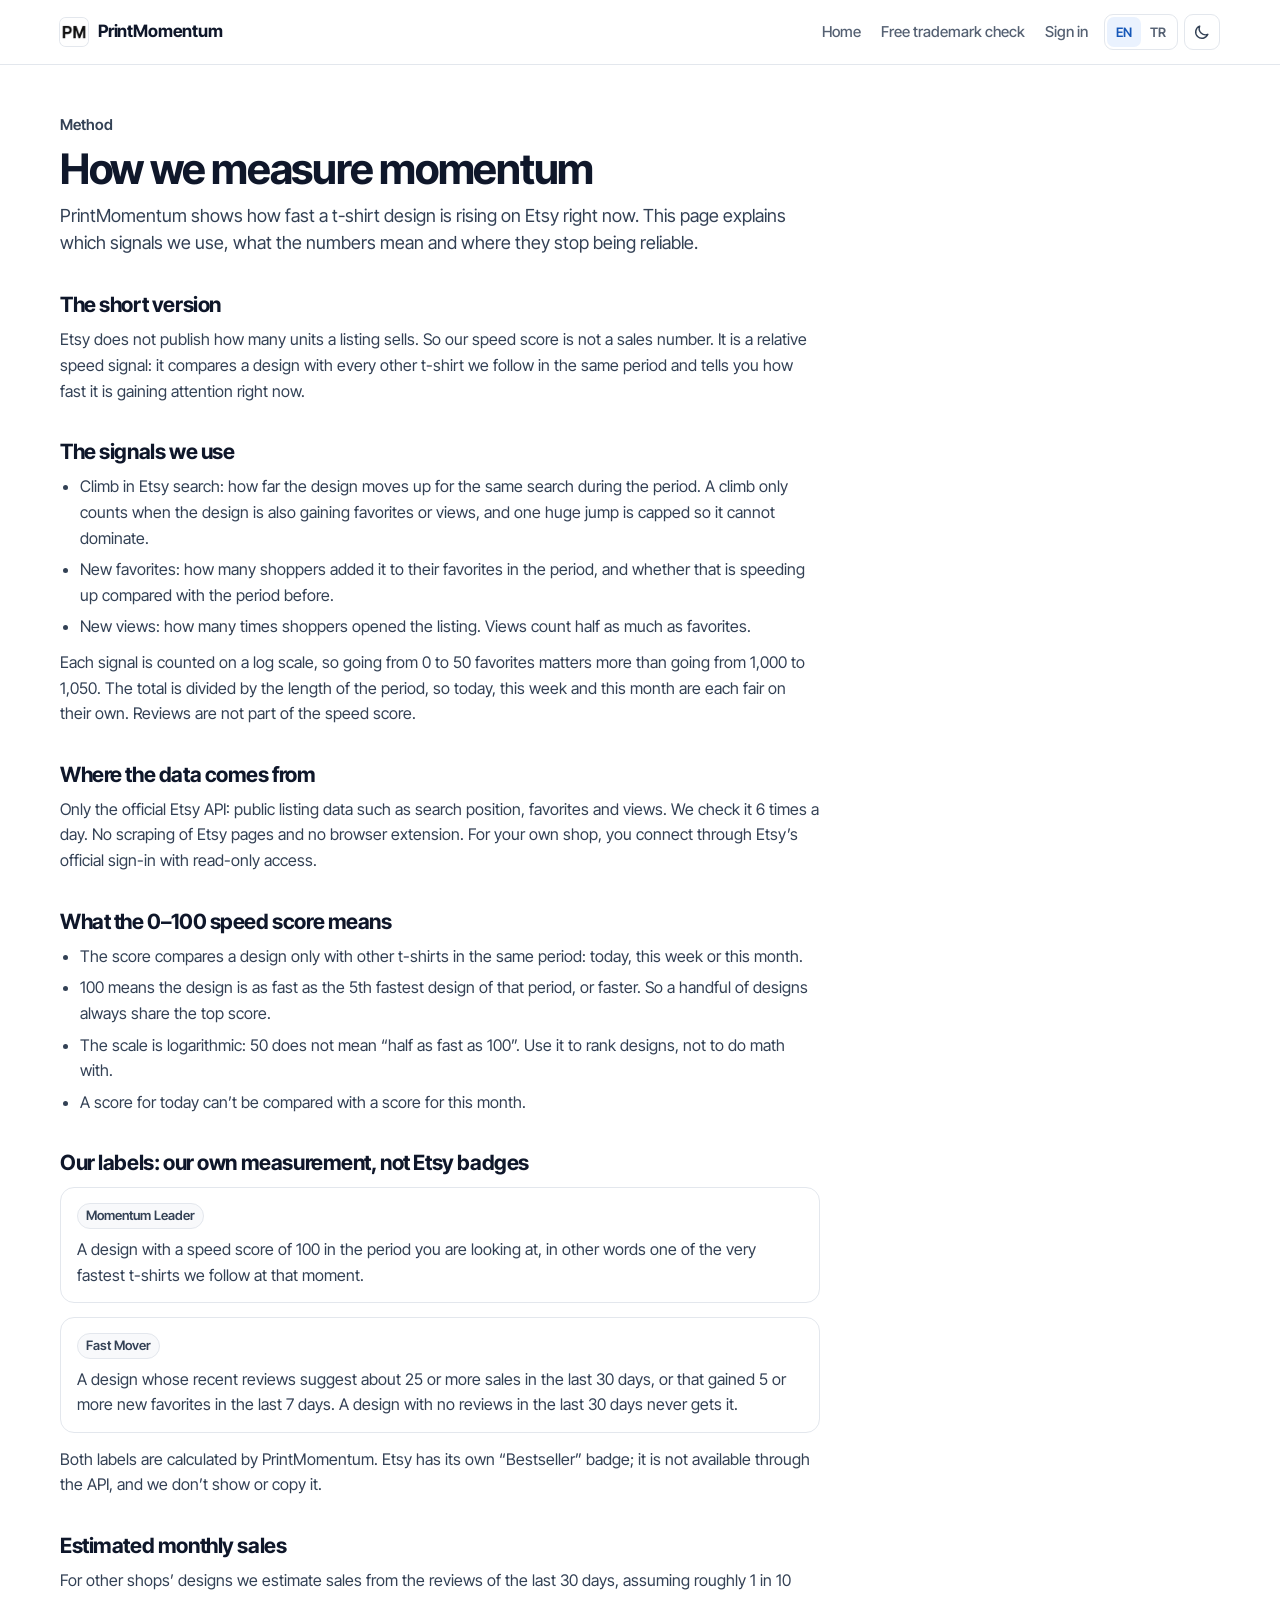
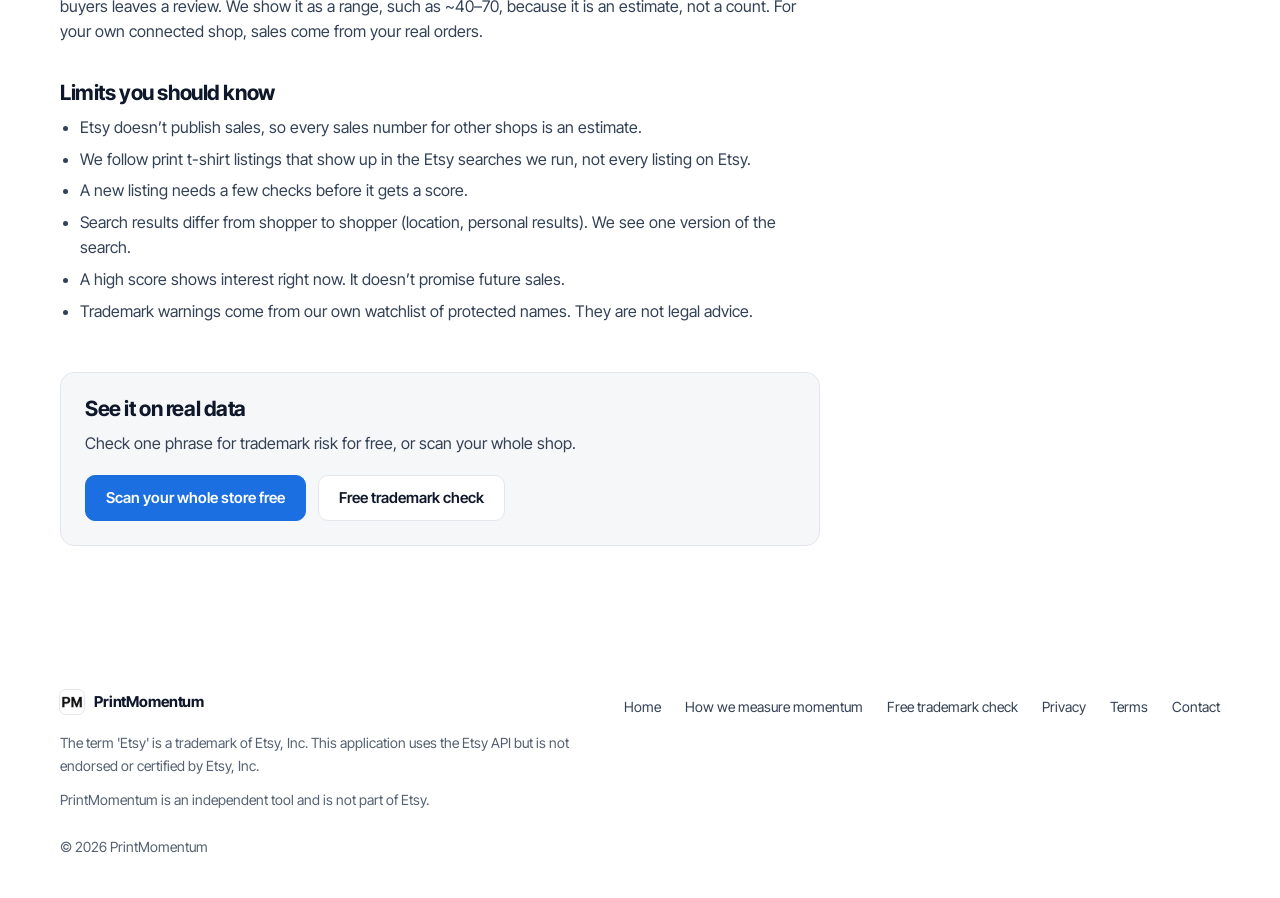
==== how-we-measure/index.html @ 03c95da5 "Landing: trademark-scan hero, Fast Mover wording, Etsy notice, method page, free phrase check - Hero" ====
<!doctype html>
<html lang="en" data-theme="light">
  <head>
    <meta charset="UTF-8" />
    <meta name="viewport" content="width=device-width, initial-scale=1.0" />
    <meta name="robots" content="index,follow" />
    <meta name="theme-color" content="#f6f7f9" />
    <meta name="color-scheme" content="light dark" />
    <script src="/theme-init.js?v=20261006-1"></script>
    <title data-i18n="method.metaTitle">How we measure momentum · PrintMomentum</title>
    <meta name="description" content="Which signals PrintMomentum uses for the speed score, what “Momentum Leader” and “Fast Mover” mean, and where the numbers stop being reliable." data-i18n-attr="content:method.metaDesc" />
    <!-- Language variants are two static pages: /how-we-measure/ (English) and /tr/how-we-measure/ (Turkish), generated by scripts/build-pages.mjs. -->
    <link rel="canonical" href="https://printmomentum.com/how-we-measure/" />
    <link rel="alternate" hreflang="en" href="https://printmomentum.com/how-we-measure/" />
    <link rel="alternate" hreflang="tr" href="https://printmomentum.com/tr/how-we-measure/" />
    <link rel="alternate" hreflang="x-default" href="https://printmomentum.com/how-we-measure/" />
    <meta property="og:type" content="website" />
    <meta property="og:url" content="https://printmomentum.com/how-we-measure/" />
    <meta property="og:site_name" content="PrintMomentum" />
    <meta property="og:locale" content="en_US" />
    <meta property="og:locale:alternate" content="tr_TR" />
    <meta property="og:title" content="How we measure momentum · PrintMomentum" data-i18n-attr="content:method.metaTitle" />
    <meta property="og:description" content="Which signals PrintMomentum uses for the speed score, what “Momentum Leader” and “Fast Mover” mean, and where the numbers stop being reliable." data-i18n-attr="content:method.metaDesc" />
    <meta property="og:image" content="https://printmomentum.com/og-image.png" />
    <link rel="icon" href="/favicon.ico" sizes="any" />
    <link rel="icon" href="/favicon-32.png" type="image/png" sizes="32x32" />
    <link rel="apple-touch-icon" href="/apple-touch-icon.png" />
    <link rel="preconnect" href="https://fonts.googleapis.com" />
    <link rel="preconnect" href="https://fonts.gstatic.com" crossorigin />
    <link href="https://fonts.googleapis.com/css2?family=Inter+Tight:wght@400;500;600;700&display=swap" rel="stylesheet" />
    <link rel="stylesheet" href="/styles.css?v=20261007-ef" />
  </head>
  <body data-page="how-we-measure" data-static-lang>
    <a class="skip-link" href="#main" data-i18n="nav.skip">Skip to content</a>

    <header class="site-header">
      <div class="header-row container">
        <a class="wordmark" href="/" aria-label="PrintMomentum home" data-i18n-attr="aria-label:brand.home">
          <img class="brand-logo" src="/pm-logo-64.png" alt="" width="28" height="28" />
          <span>PrintMomentum</span>
        </a>
        <nav class="site-nav legal-nav" aria-label="Main menu" data-i18n-attr="aria-label:nav.primary">
          <a class="nav-link" href="/" data-i18n="footer.home">Home</a>
          <a class="nav-link" href="/trademark-check/" data-i18n="nav.phraseCheck">Free trademark check</a>
          <a class="nav-link" href="https://app.printmomentum.com/auth/login" data-i18n="nav.signIn">Sign in</a>
        </nav>
        <div class="header-controls">
          <div class="lang-toggle" role="group" aria-label="Language" data-i18n-attr="aria-label:lang.group">
            <button type="button" class="pill is-on" data-lang="en" aria-pressed="true" data-i18n="lang.en">EN</button>
            <button type="button" class="pill" data-lang="tr" aria-pressed="false" data-i18n="lang.tr">TR</button>
          </div>
          <button type="button" class="icon-button" id="theme-toggle" aria-label="Switch to dark theme">
            <svg class="icon-moon" viewBox="0 0 20 20" width="18" height="18" aria-hidden="true"><path d="M16.5 12.6A7 7 0 0 1 7.4 3.5a7 7 0 1 0 9.1 9.1Z" fill="none" stroke="currentColor" stroke-width="1.6" stroke-linejoin="round" /></svg>
            <svg class="icon-sun" viewBox="0 0 20 20" width="18" height="18" aria-hidden="true"><circle cx="10" cy="10" r="3.5" fill="none" stroke="currentColor" stroke-width="1.6" /><path d="M10 1.8v2.1M10 16.1v2.1M1.8 10h2.1M16.1 10h2.1M4.2 4.2l1.5 1.5M14.3 14.3l1.5 1.5M4.2 15.8l1.5-1.5M14.3 5.7l1.5-1.5" stroke="currentColor" stroke-width="1.6" stroke-linecap="round" /></svg>
          </button>
        </div>
      </div>
    </header>

    <main id="main" class="legal-page container info-page">
      <article>
        <p class="kicker" data-i18n="method.kicker">Method</p>
        <h1 data-i18n="method.title">How we measure momentum</h1>
        <p class="info-lede" data-i18n="method.lede">PrintMomentum shows how fast a t-shirt design is rising on Etsy right now. This page explains which signals we use, what the numbers mean and where they stop being reliable.</p>

        <h2 data-i18n="method.shortTitle">The short version</h2>
        <p data-i18n="method.short">Etsy does not publish how many units a listing sells. So our speed score is not a sales number. It is a relative speed signal: it compares a design with every other t-shirt we follow in the same period and tells you how fast it is gaining attention right now.</p>

        <h2 data-i18n="method.signalsTitle">The signals we use</h2>
        <ul>
          <li data-i18n="method.signal1">Climb in Etsy search: how far the design moves up for the same search during the period. A climb only counts when the design is also gaining favorites or views, and one huge jump is capped so it cannot dominate.</li>
          <li data-i18n="method.signal2">New favorites: how many shoppers added it to their favorites in the period, and whether that is speeding up compared with the period before.</li>
          <li data-i18n="method.signal3">New views: how many times shoppers opened the listing. Views count half as much as favorites.</li>
        </ul>
        <p data-i18n="method.signalsNote">Each signal is counted on a log scale, so going from 0 to 50 favorites matters more than going from 1,000 to 1,050. The total is divided by the length of the period, so today, this week and this month are each fair on their own. Reviews are not part of the speed score.</p>

        <h2 data-i18n="method.sourceTitle">Where the data comes from</h2>
        <p data-i18n="method.source">Only the official Etsy API: public listing data such as search position, favorites and views. We check it 6 times a day. No scraping of Etsy pages and no browser extension. For your own shop, you connect through Etsy’s official sign-in with read-only access.</p>

        <h2 data-i18n="method.scoreTitle">What the 0–100 speed score means</h2>
        <ul>
          <li data-i18n="method.score1">The score compares a design only with other t-shirts in the same period: today, this week or this month.</li>
          <li data-i18n="method.score2">100 means the design is as fast as the 5th fastest design of that period, or faster. So a handful of designs always share the top score.</li>
          <li data-i18n="method.score3">The scale is logarithmic: 50 does not mean “half as fast as 100”. Use it to rank designs, not to do math with.</li>
          <li data-i18n="method.score4">A score for today can’t be compared with a score for this month.</li>
        </ul>

        <h2 id="labels" data-i18n="method.labelsTitle">Our labels: our own measurement, not Etsy badges</h2>
        <dl class="label-defs">
          <div>
            <dt><span class="chip chip-best" data-i18n="method.leaderName">Momentum Leader</span></dt>
            <dd data-i18n="method.leader">A design with a speed score of 100 in the period you are looking at, in other words one of the very fastest t-shirts we follow at that moment.</dd>
          </div>
          <div>
            <dt><span class="chip chip-best" data-i18n="method.moverName">Fast Mover</span></dt>
            <dd data-i18n="method.mover">A design whose recent reviews suggest about 25 or more sales in the last 30 days, or that gained 5 or more new favorites in the last 7 days. A design with no reviews in the last 30 days never gets it.</dd>
          </div>
        </dl>
        <p data-i18n="method.labelsNote">Both labels are calculated by PrintMomentum. Etsy has its own “Bestseller” badge; it is not available through the API, and we don’t show or copy it.</p>

        <h2 data-i18n="method.salesTitle">Estimated monthly sales</h2>
        <p data-i18n="method.sales">For other shops’ designs we estimate sales from the reviews of the last 30 days, assuming roughly 1 in 10 buyers leaves a review. We show it as a range, such as ~40–70, because it is an estimate, not a count. For your own connected shop, sales come from your real orders.</p>

        <h2 id="limits" data-i18n="method.limitsTitle">Limits you should know</h2>
        <ul>
          <li data-i18n="method.limit1">Etsy doesn’t publish sales, so every sales number for other shops is an estimate.</li>
          <li data-i18n="method.limit2">We follow print t-shirt listings that show up in the Etsy searches we run, not every listing on Etsy.</li>
          <li data-i18n="method.limit3">A new listing needs a few checks before it gets a score.</li>
          <li data-i18n="method.limit4">Search results differ from shopper to shopper (location, personal results). We see one version of the search.</li>
          <li data-i18n="method.limit5">A high score shows interest right now. It doesn’t promise future sales.</li>
          <li data-i18n="method.limit6">Trademark warnings come from our own watchlist of protected names. They are not legal advice.</li>
        </ul>

        <section class="info-cta" aria-labelledby="method-cta-title">
          <h2 id="method-cta-title" data-i18n="method.ctaTitle">See it on real data</h2>
          <p data-i18n="method.ctaBody">Check one phrase for trademark risk for free, or scan your whole shop.</p>
          <div class="hero-actions">
            <a class="button" href="https://app.printmomentum.com/auth/login?returnTo=%2Fstores" data-i18n="method.ctaScan">Scan your whole store free</a>
            <a class="button button-secondary" href="/trademark-check/" data-i18n="method.ctaCheck">Free trademark check</a>
          </div>
        </section>
      </article>
    </main>

    <footer class="site-footer">
      <div class="container footer-grid">
        <div class="footer-brand">
          <a class="wordmark" href="/" aria-label="PrintMomentum home" data-i18n-attr="aria-label:brand.home">
            <img class="brand-logo" src="/pm-logo-64.png" alt="" width="24" height="24" loading="lazy" />
            <span>PrintMomentum</span>
          </a>
          <p class="disclaimer" data-i18n="footer.disclaimer">The term 'Etsy' is a trademark of Etsy, Inc. This application uses the Etsy API but is not endorsed or certified by Etsy, Inc.</p>
          <p class="disclaimer" data-i18n="footer.disclaimerNote">PrintMomentum is an independent tool and is not part of Etsy.</p>
        </div>
        <nav class="footer-nav" aria-label="Footer" data-i18n-attr="aria-label:footer.nav">
          <a href="/" data-i18n="footer.home">Home</a>
          <a href="/how-we-measure/" data-i18n="nav.method">How we measure momentum</a>
          <a href="/trademark-check/" data-i18n="nav.phraseCheck">Free trademark check</a>
          <a href="/privacy.html" data-i18n="footer.privacy">Privacy</a>
          <a href="/terms.html" data-i18n="footer.terms">Terms</a>
          <a href="mailto:hello@printmomentum.com" data-i18n="footer.contact">Contact</a>
        </nav>
        <p class="footer-copy">© <span id="year">2026</span> PrintMomentum</p>
      </div>
    </footer>

    <script src="/i18n.js?v=20261007-ef"></script>
    <script src="/script.js?v=20261007-ef"></script>
  </body>
</html>
---- styles.css ----
/* PrintMomentum landing — one accent (blue), neutral greys, semantic green/amber only for status. */

:root {
  --bg: #ffffff;
  --bg-alt: #f6f7f9;
  --surface: #ffffff;
  --surface-2: #f8f9fb;
  --ink: #0f172a;
  --ink-2: #334155;
  --muted: #556173;
  --hair: #e3e7ed;
  --accent: #1b6fe0;
  --accent-hover: #155bb8;
  --accent-ink: #1557b8;
  --accent-soft: #eaf2fe;
  --on-accent: #ffffff;
  --pos: #127034;
  --pos-soft: #e8f5ec;
  --warn: #9a4a07;
  --warn-soft: #fdf1e1;
  --warn-mark: #fde3b8;
  --shadow: 0 1px 2px rgb(15 23 42 / 0.04), 0 18px 40px -16px rgb(15 23 42 / 0.16);
  --sans: "Inter Tight", system-ui, -apple-system, "Segoe UI", Roboto, sans-serif;
  --gutter: clamp(16px, 4vw, 40px);
  --content: 1160px;
  --header-h: 64px;
  --radius: 14px;
  color-scheme: light;
}

html[data-theme="dark"] {
  --bg: #0e1116;
  --bg-alt: #12161d;
  --surface: #161b23;
  --surface-2: #1b212b;
  --ink: #e8ebf0;
  --ink-2: #c5ccd6;
  --muted: #9aa4b2;
  --hair: #29313d;
  --accent: #5aa6ff;
  --accent-hover: #86beff;
  --accent-ink: #8cc1ff;
  --accent-soft: #172840;
  --on-accent: #08111f;
  --pos: #4ade80;
  --pos-soft: #12291b;
  --warn: #fbbf24;
  --warn-soft: #2e2410;
  --warn-mark: #5a4210;
  --shadow: 0 1px 2px rgb(0 0 0 / 0.3), 0 18px 40px -16px rgb(0 0 0 / 0.6);
  color-scheme: dark;
}

*,
*::before,
*::after {
  box-sizing: border-box;
}

html {
  scroll-padding-top: calc(var(--header-h) + 16px);
  -webkit-text-size-adjust: 100%;
}

@media (prefers-reduced-motion: no-preference) {
  html {
    scroll-behavior: smooth;
  }
}

body {
  margin: 0;
  background: var(--bg);
  color: var(--ink);
  font: 400 16px/1.6 var(--sans);
  -webkit-font-smoothing: antialiased;
  overflow-x: clip;
  overflow-wrap: break-word;
}

a {
  color: inherit;
}

h1,
h2,
h3,
p,
dl,
dd,
figure {
  margin: 0;
}

h1,
h2,
h3 {
  font-weight: 700;
  letter-spacing: -0.02em;
  line-height: 1.15;
  text-wrap: balance;
}

ul,
ol {
  margin: 0;
  padding: 0;
  list-style: none;
}

svg {
  flex-shrink: 0;
}

:focus-visible {
  outline: 2px solid var(--accent);
  outline-offset: 2px;
  border-radius: 4px;
}

.numeric {
  font-variant-numeric: tabular-nums;
}

.container {
  width: 100%;
  max-width: calc(var(--content) + 2 * var(--gutter));
  margin: 0 auto;
  padding: 0 var(--gutter);
}

.skip-link {
  position: absolute;
  top: 8px;
  left: 8px;
  z-index: 100;
  padding: 10px 14px;
  border-radius: 8px;
  background: var(--ink);
  color: var(--bg);
  font-weight: 600;
  transform: translateY(-200%);
}

.skip-link:focus {
  transform: none;
}

.text-link {
  color: var(--accent-ink);
  font-weight: 500;
  text-decoration: underline;
  text-decoration-thickness: 1px;
  text-underline-offset: 3px;
}

.text-link:hover {
  color: var(--accent-hover);
}

/* Buttons */

.button {
  display: inline-flex;
  align-items: center;
  justify-content: center;
  gap: 8px;
  min-height: 46px;
  padding: 0 20px;
  border: 1px solid var(--accent);
  border-radius: 10px;
  background: var(--accent);
  color: var(--on-accent);
  font: 600 15px/1.2 var(--sans);
  text-align: center;
  text-decoration: none;
  white-space: nowrap;
  cursor: pointer;
  transition: background-color 120ms ease, border-color 120ms ease, color 120ms ease;
}

.button:hover {
  border-color: var(--accent-hover);
  background: var(--accent-hover);
}

.button-secondary {
  border-color: var(--hair);
  background: var(--surface);
  color: var(--ink);
}

.button-secondary:hover {
  border-color: var(--muted);
  background: var(--surface);
}

.button-sm {
  min-height: 36px;
  padding: 0 14px;
  border-radius: 8px;
  font-size: 14px;
}

.button-block {
  width: 100%;
}

/* Header */

.site-header {
  position: sticky;
  top: 0;
  z-index: 50;
  background: var(--bg);
  border-bottom: 1px solid var(--hair);
}

.header-row {
  position: relative;
  display: flex;
  align-items: center;
  gap: 16px;
  height: var(--header-h);
}

.wordmark {
  display: inline-flex;
  align-items: center;
  gap: 10px;
  flex-shrink: 0;
  font-size: 17px;
  font-weight: 700;
  letter-spacing: -0.01em;
  text-decoration: none;
}

.brand-logo {
  display: block;
  border-radius: 6px;
  box-shadow: 0 0 0 1px var(--hair);
}

.site-nav {
  display: flex;
  flex: 1 1 auto;
  align-items: center;
  justify-content: flex-end;
  gap: 28px;
  min-width: 0;
}

.nav-link {
  color: var(--muted);
  font-size: 15px;
  font-weight: 500;
  text-decoration: none;
  white-space: nowrap;
}

.nav-link:hover {
  color: var(--ink);
}

.nav-actions {
  display: flex;
  align-items: center;
  gap: 16px;
  margin-left: 4px;
}

.nav-signin {
  color: var(--ink);
  font-weight: 600;
}

.header-controls {
  display: flex;
  align-items: center;
  gap: 6px;
  flex-shrink: 0;
}

.lang-toggle {
  display: inline-flex;
  padding: 2px;
  border: 1px solid var(--hair);
  border-radius: 9px;
  background: var(--surface);
}

.pill {
  min-width: 34px;
  height: 30px;
  padding: 0 8px;
  border: 0;
  border-radius: 7px;
  background: transparent;
  color: var(--muted);
  font: 600 13px/1 var(--sans);
  cursor: pointer;
}

.pill:hover {
  color: var(--ink);
}

.pill.is-on {
  background: var(--accent-soft);
  color: var(--accent-ink);
}

.icon-button {
  display: inline-grid;
  place-items: center;
  width: 36px;
  height: 36px;
  padding: 0;
  border: 1px solid var(--hair);
  border-radius: 9px;
  background: var(--surface);
  color: var(--ink-2);
  cursor: pointer;
}

.icon-button:hover {
  border-color: var(--muted);
  color: var(--ink);
}

.icon-sun,
html[data-theme="dark"] .icon-moon {
  display: none;
}

html[data-theme="dark"] .icon-sun {
  display: block;
}

.nav-toggle {
  display: none;
}

/* Hero */

.hero {
  padding: clamp(48px, 8vw, 96px) 0 clamp(64px, 9vw, 112px);
}

.hero-visual {
  max-width: 760px;
}

.hero-grid {
  display: grid;
  grid-template-columns: minmax(0, 1fr);
  gap: 48px;
  align-items: center;
}

.eyebrow,
.kicker {
  margin-bottom: 14px;
  color: var(--accent-ink);
  font-size: 15px;
  font-weight: 600;
}

h1 {
  font-size: clamp(36px, 5vw, 56px);
  line-height: 1.06;
  letter-spacing: -0.03em;
}

.lede {
  margin-top: 20px;
  max-width: 560px;
  color: var(--ink-2);
  font-size: clamp(17px, 1.6vw, 19px);
  line-height: 1.55;
}

.hero-actions {
  display: flex;
  flex-wrap: wrap;
  gap: 12px;
  margin-top: 32px;
}

.hero-note {
  margin-top: 16px;
  color: var(--muted);
  font-size: 14px;
}

.stats-line {
  margin-top: 4px;
  color: var(--muted);
  font-size: 14px;
}

/* Sections */

.section {
  padding: clamp(64px, 9vw, 112px) 0;
}

.section-alt {
  background: var(--bg-alt);
  border-top: 1px solid var(--hair);
  border-bottom: 1px solid var(--hair);
}

.section-head {
  max-width: 680px;
  margin-bottom: clamp(40px, 6vw, 72px);
}

.section-head-center {
  margin-left: auto;
  margin-right: auto;
  text-align: center;
}

.section-title {
  font-size: clamp(28px, 3.4vw, 40px);
  letter-spacing: -0.025em;
}

.section-copy,
.feature-copy {
  margin-top: 14px;
  max-width: 600px;
  color: var(--ink-2);
  font-size: 17px;
}

.section-head-center .section-copy {
  margin-left: auto;
  margin-right: auto;
}

.feature-title {
  font-size: clamp(22px, 2.4vw, 28px);
}

.feature-row {
  display: grid;
  grid-template-columns: minmax(0, 1fr);
  gap: 32px;
  align-items: center;
}

.feature-row + .feature-row {
  margin-top: clamp(64px, 9vw, 112px);
}

.checks {
  display: grid;
  gap: 10px;
  margin-top: 22px;
}

.checks li {
  position: relative;
  padding-left: 28px;
  color: var(--ink-2);
}

.checks li::before {
  content: "";
  position: absolute;
  left: 4px;
  top: 0.38em;
  width: 6px;
  height: 11px;
  border: solid var(--accent);
  border-width: 0 2px 2px 0;
  transform: rotate(45deg);
}

.extras {
  display: grid;
  gap: 28px 32px;
  margin-top: clamp(64px, 8vw, 96px);
}

.extras li {
  padding-top: 20px;
  border-top: 1px solid var(--hair);
}

.extras h3 {
  font-size: 17px;
  letter-spacing: -0.01em;
}

.extras p {
  margin-top: 6px;
  color: var(--muted);
  font-size: 15px;
}

/* Product mocks */

.mock {
  overflow: hidden;
  border: 1px solid var(--hair);
  border-radius: var(--radius);
  background: var(--surface);
  box-shadow: var(--shadow);
  font-size: 14px;
}

.mock-pad {
  padding: 20px;
}

.mock-caption {
  margin-top: 12px;
  color: var(--muted);
  font-size: 13px;
}

.mock-bar {
  display: flex;
  flex-wrap: wrap;
  align-items: center;
  justify-content: space-between;
  gap: 10px 16px;
  padding: 12px 16px;
  border-bottom: 1px solid var(--hair);
  background: var(--surface-2);
}

.mock-title {
  font-size: 15px;
  font-weight: 600;
}

.segmented {
  display: inline-flex;
  padding: 2px;
  border: 1px solid var(--hair);
  border-radius: 8px;
  background: var(--surface);
}

.seg {
  padding: 5px 10px;
  border-radius: 6px;
  color: var(--muted);
  font-size: 13px;
  font-weight: 600;
  white-space: nowrap;
}

.seg.is-on {
  background: var(--accent-soft);
  color: var(--accent-ink);
}

.rise-head,
.rise-row {
  display: grid;
  grid-template-columns: 40px minmax(0, 1fr) 84px 112px;
  gap: 12px;
  align-items: center;
  padding: 0 16px;
}

.rise-head {
  padding-top: 10px;
  padding-bottom: 10px;
  color: var(--muted);
  font-size: 12.5px;
  font-weight: 600;
}

.rise-head span:first-child {
  grid-column: 1 / 3;
}

.rise-head span:not(:first-child),
.rise-sales {
  text-align: right;
}

.rise-row {
  padding-top: 14px;
  padding-bottom: 14px;
  border-top: 1px solid var(--hair);
}

.thumb {
  display: grid;
  place-items: center;
  width: 40px;
  height: 40px;
  border-radius: 8px;
  background: var(--thumb-bg);
  color: var(--thumb-ink);
}

.thumb svg {
  width: 26px;
  height: 26px;
}

.thumb-lg {
  width: 52px;
  height: 52px;
  border-radius: 10px;
}

.thumb-lg svg {
  width: 34px;
  height: 34px;
}

.t1 { --thumb-bg: #eceff3; --thumb-ink: #1f2937; }
.t2 { --thumb-bg: #fbeee3; --thumb-ink: #d9702b; }
.t3 { --thumb-bg: #e9f2ec; --thumb-ink: #4b7a58; }
.t4 { --thumb-bg: #e9eef8; --thumb-ink: #2f4d8a; }

html[data-theme="dark"] .t1 { --thumb-bg: #232a35; --thumb-ink: #d9dee6; }
html[data-theme="dark"] .t2 { --thumb-bg: #2e241c; --thumb-ink: #e08a4a; }
html[data-theme="dark"] .t3 { --thumb-bg: #1c2a22; --thumb-ink: #6fa37e; }
html[data-theme="dark"] .t4 { --thumb-bg: #1c2333; --thumb-ink: #6d8fd6; }

.rise-design {
  min-width: 0;
}

.rise-design strong,
.detail-name strong {
  display: block;
  overflow: hidden;
  font-size: 14.5px;
  font-weight: 600;
  line-height: 1.35;
  text-overflow: ellipsis;
  white-space: nowrap;
}

.rise-sub {
  display: block;
  margin-top: 2px;
  overflow: hidden;
  color: var(--muted);
  font-size: 13px;
  text-overflow: ellipsis;
  white-space: nowrap;
}

.chip {
  display: inline-flex;
  align-items: center;
  margin-top: 6px;
  padding: 2px 8px;
  border-radius: 999px;
  font-size: 12px;
  font-weight: 600;
  line-height: 1.5;
  white-space: nowrap;
}

.chip-best {
  border: 1px solid var(--hair);
  background: var(--surface-2);
  color: var(--ink-2);
}

.chip-risk,
.count-warn {
  background: var(--warn-soft);
  color: var(--warn);
}

.score {
  display: grid;
  justify-items: end;
  gap: 6px;
}

.score b {
  font-size: 16px;
  font-weight: 700;
  line-height: 1;
}

.score i {
  display: block;
  width: 56px;
  height: 4px;
  border-radius: 2px;
  background: linear-gradient(var(--accent), var(--accent)) 0 0 / calc(var(--score) * 1%) 100% no-repeat, var(--hair);
}

.rise-sales {
  font-weight: 600;
}

/* Detail mock */

.detail-head {
  display: flex;
  align-items: center;
  gap: 12px;
}

.detail-name {
  flex: 1 1 auto;
  min-width: 0;
}

.detail-head .chip {
  margin-top: 0;
}

.detail-score {
  display: grid;
  grid-template-columns: auto minmax(0, 1fr);
  gap: 20px;
  align-items: end;
  margin-top: 20px;
  padding-top: 20px;
  border-top: 1px solid var(--hair);
}

.detail-label,
.connect-label,
.best-title,
.kpi dt,
.detail-stats dt {
  color: var(--muted);
  font-size: 13px;
  font-weight: 500;
}

.detail-big {
  display: flex;
  align-items: baseline;
  gap: 6px;
  margin-top: 2px;
  color: var(--muted);
  font-size: 14px;
}

.detail-big b {
  color: var(--ink);
  font-size: 44px;
  font-weight: 700;
  letter-spacing: -0.03em;
  line-height: 1;
}

.spark {
  width: 100%;
  height: 64px;
}

.spark-line {
  fill: none;
  stroke: var(--accent);
  stroke-width: 2.5;
  stroke-linejoin: round;
  vector-effect: non-scaling-stroke;
}

.spark-fill {
  fill: var(--accent-soft);
}

.spark-dot {
  fill: var(--accent);
}

.detail-climb {
  margin-top: 12px;
  color: var(--ink-2);
}

.detail-stats {
  display: grid;
  grid-template-columns: repeat(3, minmax(0, 1fr));
  gap: 12px;
  margin-top: 18px;
  padding-top: 16px;
  border-top: 1px solid var(--hair);
}

.detail-stats dd {
  margin-top: 2px;
  font-size: 16px;
  font-weight: 600;
}

/* Connect mock */

.connect-head {
  display: flex;
  align-items: center;
  gap: 12px;
  padding-bottom: 18px;
  border-bottom: 1px solid var(--hair);
}

.connect-head > div {
  flex: 1 1 auto;
  min-width: 0;
}

.connect-head strong {
  font-size: 15px;
}

.shop-avatar {
  display: grid;
  place-items: center;
  width: 40px;
  height: 40px;
  border-radius: 50%;
  background: #fbeee3;
  color: #9a4a07;
  font-weight: 700;
}

html[data-theme="dark"] .shop-avatar {
  background: #2e241c;
  color: #f0a868;
}

.status-ok {
  display: inline-flex;
  align-items: center;
  gap: 6px;
  padding: 3px 10px;
  border-radius: 999px;
  background: var(--pos-soft);
  color: var(--pos);
  font-size: 12.5px;
  font-weight: 600;
  white-space: nowrap;
}

.status-ok::before {
  content: "";
  width: 6px;
  height: 6px;
  border-radius: 50%;
  background: currentColor;
}

.connect-label {
  margin-top: 16px;
}

.perm-list {
  display: grid;
  gap: 8px;
  margin-top: 10px;
}

.perm-list li {
  display: flex;
  align-items: flex-start;
  gap: 10px;
  color: var(--ink-2);
}

.perm-list svg {
  width: 16px;
  height: 16px;
  margin-top: 3px;
  color: var(--pos);
}

.readonly-note {
  display: flex;
  align-items: center;
  gap: 10px;
  margin-top: 18px;
  padding: 10px 12px;
  border-radius: 8px;
  background: var(--surface-2);
  border: 1px solid var(--hair);
  color: var(--ink-2);
  font-weight: 500;
}

.mock-btn {
  margin-top: 16px;
  cursor: default;
}

/* Trademark mock */

.count-warn {
  padding: 3px 10px;
  border-radius: 999px;
  font-size: 12.5px;
  font-weight: 600;
}

.flag {
  padding: 16px;
}

.flag + .flag {
  border-top: 1px solid var(--hair);
}

.flag-title {
  font-weight: 600;
  line-height: 1.45;
}

.flag-title mark {
  padding: 0 3px;
  border-radius: 3px;
  background: var(--warn-mark);
  color: inherit;
}

.flag-why {
  margin-top: 4px;
  color: var(--muted);
  font-size: 13.5px;
}

.flag-why span:first-child {
  color: var(--warn);
  font-weight: 600;
}

.flag-actions {
  display: flex;
  flex-wrap: wrap;
  gap: 8px;
  margin-top: 12px;
}

.flag-actions .button {
  min-height: 32px;
  font-size: 13px;
  cursor: default;
}

.mock-foot {
  padding: 12px 16px;
  border-top: 1px solid var(--hair);
  background: var(--surface-2);
  color: var(--muted);
  font-size: 13px;
}

/* Sales mock */

.kpis {
  display: grid;
  grid-template-columns: repeat(3, minmax(0, 1fr));
  gap: 12px;
  padding: 18px 16px 6px;
}

.kpi dd {
  margin: 4px 0 2px;
  font-size: clamp(22px, 2.4vw, 28px);
  font-weight: 700;
  letter-spacing: -0.02em;
  line-height: 1.1;
}

.delta {
  color: var(--pos);
  font-size: 13px;
  font-weight: 600;
}

.kpi-note {
  padding: 0 16px 16px;
  color: var(--muted);
  font-size: 13px;
}

.best {
  padding: 16px;
  border-top: 1px solid var(--hair);
}

.best-list {
  display: grid;
  gap: 12px;
  margin-top: 10px;
}

.best-list li {
  display: grid;
  grid-template-columns: minmax(0, 1fr) auto;
  gap: 4px 12px;
}

.best-name {
  overflow: hidden;
  font-weight: 500;
  text-overflow: ellipsis;
  white-space: nowrap;
}

.best-val {
  color: var(--muted);
  font-size: 13px;
  white-space: nowrap;
}

.best-list i {
  grid-column: 1 / -1;
  height: 6px;
  border-radius: 3px;
  background: linear-gradient(var(--accent), var(--accent)) 0 0 / var(--share) 100% no-repeat, var(--accent-soft);
}

/* Pricing */

.price-card {
  display: grid;
  max-width: 900px;
  margin: 0 auto;
  overflow: hidden;
  border: 1px solid var(--hair);
  border-radius: 18px;
  background: var(--surface);
  box-shadow: var(--shadow);
}

.price-main {
  padding: clamp(24px, 4vw, 40px);
}

.price-plan {
  font-size: 19px;
}

.price-amount {
  display: flex;
  align-items: baseline;
  gap: 6px;
  margin-top: 16px;
}

.price-value {
  font-size: 56px;
  font-weight: 700;
  letter-spacing: -0.04em;
  line-height: 1;
}

.price-per {
  color: var(--muted);
  font-size: 17px;
}

.price-tax {
  margin: 8px 0 24px;
  color: var(--muted);
  font-size: 14px;
}

.price-note {
  margin-top: 14px;
  color: var(--muted);
  font-size: 14px;
}

.price-benefits {
  align-content: center;
  margin: 0;
  padding: clamp(24px, 4vw, 40px);
  border-top: 1px solid var(--hair);
  background: var(--surface-2);
}

/* FAQ */

.faq-layout {
  display: grid;
  grid-template-columns: minmax(0, 1fr);
  gap: 32px;
}

.contact-box {
  margin-top: 24px;
  padding: 20px;
  border: 1px solid var(--hair);
  border-radius: 12px;
  background: var(--surface);
  color: var(--ink-2);
  font-size: 15px;
}

.contact-title {
  margin-bottom: 4px;
  color: var(--ink);
  font-weight: 600;
}

.contact-box .text-link {
  display: inline-block;
  margin-top: 8px;
}

.faq-list {
  border-top: 1px solid var(--hair);
}

.faq-list details {
  border-bottom: 1px solid var(--hair);
}

.faq-list summary {
  display: flex;
  align-items: flex-start;
  justify-content: space-between;
  gap: 20px;
  padding: 18px 0;
  font-size: 17px;
  font-weight: 600;
  line-height: 1.4;
  list-style: none;
  cursor: pointer;
}

.faq-list summary::-webkit-details-marker {
  display: none;
}

.faq-list summary::after {
  content: "";
  flex-shrink: 0;
  width: 9px;
  height: 9px;
  margin: 6px 4px 0 0;
  border: solid var(--muted);
  border-width: 0 2px 2px 0;
  transform: rotate(45deg);
}

.faq-list details[open] summary::after {
  margin-top: 10px;
  transform: rotate(-135deg);
}

.faq-list summary:hover {
  color: var(--accent-ink);
}

.faq-list details p {
  max-width: 680px;
  padding-bottom: 20px;
  color: var(--ink-2);
}

/* Footer */

.site-footer {
  padding: 48px 0 40px;
  color: var(--muted);
  font-size: 14px;
}

.footer-grid {
  display: grid;
  grid-template-columns: minmax(0, 1fr);
  gap: 24px;
}

.footer-brand .wordmark {
  color: var(--ink);
  font-size: 15px;
}

.disclaimer {
  max-width: 520px;
  margin-top: 12px;
}

.footer-nav {
  display: flex;
  flex-wrap: wrap;
  gap: 12px 24px;
}

.footer-nav a {
  padding: 6px 0;
  color: var(--ink-2);
  text-decoration: none;
}

.footer-nav a:hover {
  color: var(--accent-ink);
  text-decoration: underline;
  text-underline-offset: 3px;
}

/* Legal pages */

.legal-page {
  padding-top: 48px;
  padding-bottom: 96px;
}

.legal-page article {
  max-width: 760px;
}

.legal-page h1 {
  margin-bottom: 10px;
  font-size: clamp(30px, 5vw, 42px);
}

.legal-page .updated {
  margin-bottom: 28px;
  color: var(--muted);
  font-size: 14px;
}

.legal-page h2 {
  margin: 36px 0 10px;
  font-size: 21px;
}

.legal-page p,
.legal-page li {
  color: var(--ink-2);
}

.legal-page p + p,
.legal-page ul + p {
  margin-top: 10px;
}

.legal-page ul {
  margin-top: 8px;
  padding-left: 20px;
  list-style: disc;
}

.legal-page li + li {
  margin-top: 6px;
}

.legal-page strong {
  color: var(--ink);
}

.legal-nav {
  gap: 20px;
}

/* Responsive */

@media (min-width: 560px) {
  .extras {
    grid-template-columns: repeat(2, minmax(0, 1fr));
  }
}

@media (min-width: 800px) {
  .price-card {
    grid-template-columns: minmax(0, 1fr) minmax(0, 1.1fr);
  }

  .price-benefits {
    border-top: 0;
    border-left: 1px solid var(--hair);
  }

  .footer-grid {
    grid-template-columns: minmax(0, 1fr) auto;
    align-items: start;
  }

  .footer-copy {
    grid-column: 1 / -1;
  }
}

@media (min-width: 1120px) {
  .hero-grid {
    grid-template-columns: minmax(0, 1fr) minmax(0, 1.12fr);
    gap: 56px;
  }
}

@media (min-width: 1000px) {
  .feature-row {
    grid-template-columns: minmax(0, 1fr) minmax(0, 1.1fr);
    gap: 72px;
  }

  .feature-row.is-flipped .feature-text {
    order: 2;
  }

  .extras {
    grid-template-columns: repeat(4, minmax(0, 1fr));
  }

  .faq-layout {
    grid-template-columns: minmax(0, 1fr) minmax(0, 2fr);
    gap: 64px;
    align-items: start;
  }

  .faq-intro {
    position: sticky;
    top: calc(var(--header-h) + 32px);
  }
}

@media (max-width: 1080px) {
  .nav-toggle {
    display: inline-grid;
  }

  .site-nav:not(.legal-nav) {
    display: none;
    position: absolute;
    top: 100%;
    left: 0;
    right: 0;
    flex-direction: column;
    align-items: stretch;
    gap: 0;
    padding: 8px var(--gutter) 20px;
    border-bottom: 1px solid var(--hair);
    background: var(--bg);
    box-shadow: 0 18px 30px -20px rgb(15 23 42 / 0.25);
  }

  .site-nav.is-open {
    display: flex;
  }

  .site-nav:not(.legal-nav) .nav-link {
    padding: 14px 0;
    border-bottom: 1px solid var(--hair);
    font-size: 16px;
  }

  .nav-actions {
    flex-direction: column;
    align-items: stretch;
    gap: 8px;
    margin: 12px 0 0;
  }

  .site-nav .nav-actions .nav-signin {
    border-bottom: 0;
    text-align: center;
  }

  .nav-actions .button {
    min-height: 46px;
    font-size: 15px;
  }

  .header-controls {
    margin-left: auto;
  }
}

@media (max-width: 560px) {
  .brand-logo + span {
    font-size: 16px;
  }

  .hero-actions .button {
    flex: 1 1 100%;
  }

  .rise-head {
    display: none;
  }

  .rise-row {
    grid-template-columns: 40px minmax(0, 1fr) auto;
    grid-template-areas:
      "thumb design design"
      ". score sales";
    row-gap: 10px;
  }

  .rise-row .thumb {
    grid-area: thumb;
    align-self: start;
  }

  .rise-design {
    grid-area: design;
  }

  .score {
    grid-area: score;
    grid-auto-flow: column;
    justify-items: start;
    align-items: center;
    justify-content: start;
    gap: 8px;
  }

  .rise-sales {
    grid-area: sales;
  }

  .rise-sales::after {
    content: " / mo";
    color: var(--muted);
    font-weight: 500;
  }

  html[lang="tr"] .rise-sales::after {
    content: " / ay";
  }

  .detail-score {
    grid-template-columns: 1fr;
    gap: 12px;
  }

  .detail-stats {
    grid-template-columns: 1fr 1fr;
  }

  .detail-head .chip {
    display: none;
  }

  .legal-nav {
    display: none;
  }

  .kpis {
    gap: 8px;
  }
}

@media (max-width: 359px) {
  .site-header .wordmark span {
    position: absolute;
    width: 1px;
    height: 1px;
    overflow: hidden;
    clip-path: inset(50%);
    white-space: nowrap;
  }
}

/* Info pages: /how-we-measure/ and /trademark-check/ (EN + /tr/) */

.hero-phrase {
  margin-top: 6px;
  font-size: 14px;
}

.info-page .kicker {
  margin-bottom: 10px;
}

.info-lede {
  margin-bottom: 8px;
  font-size: 18px;
  line-height: 1.55;
}

.label-defs {
  display: grid;
  gap: 14px;
  margin-top: 12px;
}

.label-defs > div {
  padding: 14px 16px;
  border: 1px solid var(--hair);
  border-radius: var(--radius);
  background: var(--surface);
}

.label-defs dt .chip {
  margin-top: 0;
  font-size: 13px;
}

.label-defs dd {
  margin: 8px 0 0;
  color: var(--ink-2);
}

.info-cta {
  margin-top: 48px;
  padding: 24px;
  border: 1px solid var(--hair);
  border-radius: var(--radius);
  background: var(--bg-alt);
}

.legal-page .info-cta h2 {
  margin-top: 0;
}

.info-cta .hero-actions {
  align-items: center;
  margin-top: 18px;
}

.phrase-form {
  margin-top: 28px;
}

.phrase-label {
  display: block;
  margin-bottom: 8px;
  color: var(--ink);
  font-weight: 600;
}

.phrase-row {
  display: flex;
  flex-wrap: wrap;
  gap: 10px;
}

.phrase-input {
  flex: 1 1 260px;
  min-width: 0;
  min-height: 46px;
  padding: 10px 14px;
  border: 1px solid var(--hair);
  border-radius: 10px;
  background: var(--surface);
  color: var(--ink);
  font: inherit;
  font-size: 16px;
}

.phrase-input:focus {
  border-color: var(--accent);
  outline: 2px solid var(--accent-soft);
  outline-offset: 0;
}

.phrase-row .button {
  min-height: 46px;
}

.phrase-row .button:disabled {
  opacity: 0.7;
  cursor: progress;
}

.phrase-result {
  margin-top: 20px;
  padding: 18px 20px;
  border: 1px solid var(--hair);
  border-radius: var(--radius);
  background: var(--surface);
  box-shadow: var(--shadow);
}

.phrase-verdict-title .chip {
  margin-top: 0;
  font-size: 14px;
}

.phrase-verdict.is-none .chip {
  border: 1px solid var(--hair);
  background: var(--surface-2);
  color: var(--ink-2);
}

.legal-page .phrase-matches {
  display: flex;
  flex-wrap: wrap;
  gap: 8px;
  margin: 10px 0 12px;
  padding: 0;
  list-style: none;
}

.legal-page .phrase-matches li {
  margin: 0;
}

.phrase-matches mark {
  padding: 2px 8px;
  border-radius: 6px;
  background: var(--warn-mark);
  color: var(--ink);
  font-weight: 600;
}

.phrase-error {
  color: var(--warn);
  font-weight: 500;
}

.legal-page .phrase-legal,
.legal-page .phrase-legal-static {
  margin-top: 14px;
  color: var(--muted);
  font-size: 14px;
}

.legal-page .label-defs + p {
  margin-top: 14px;
}
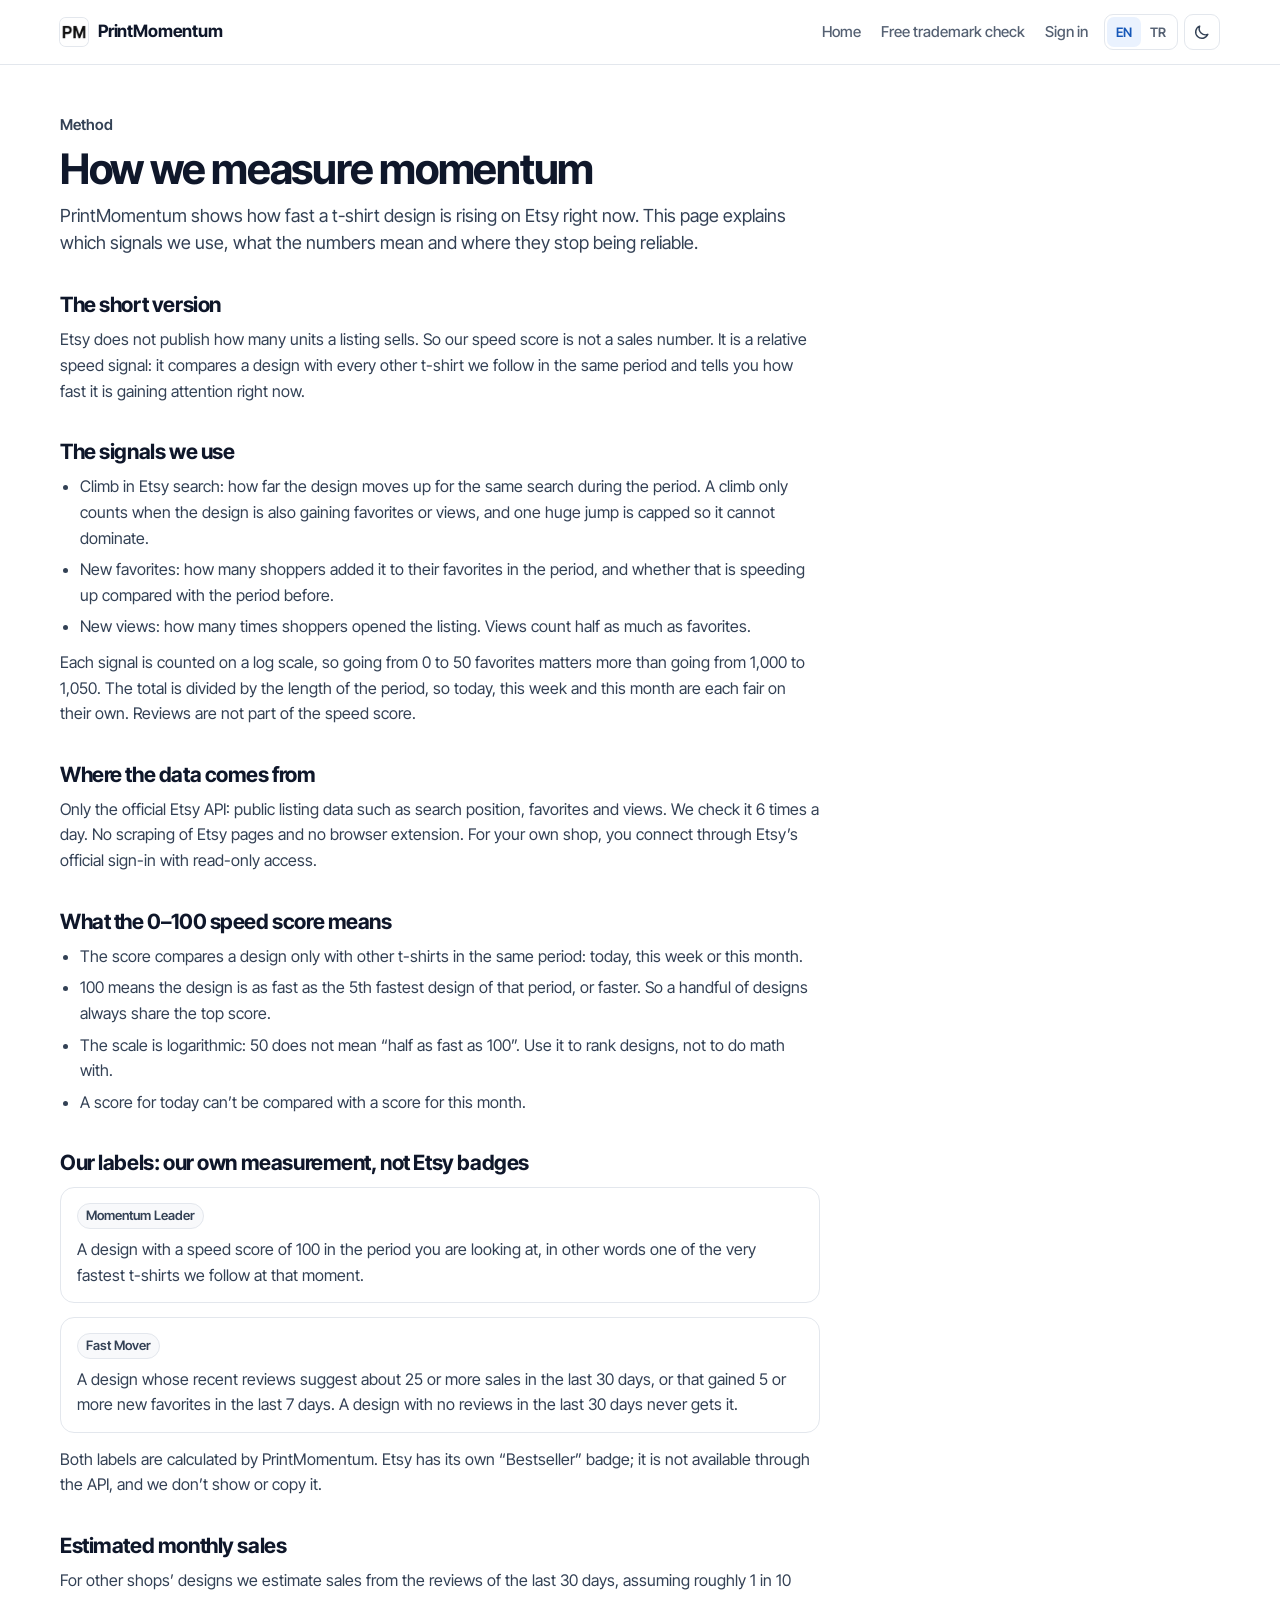
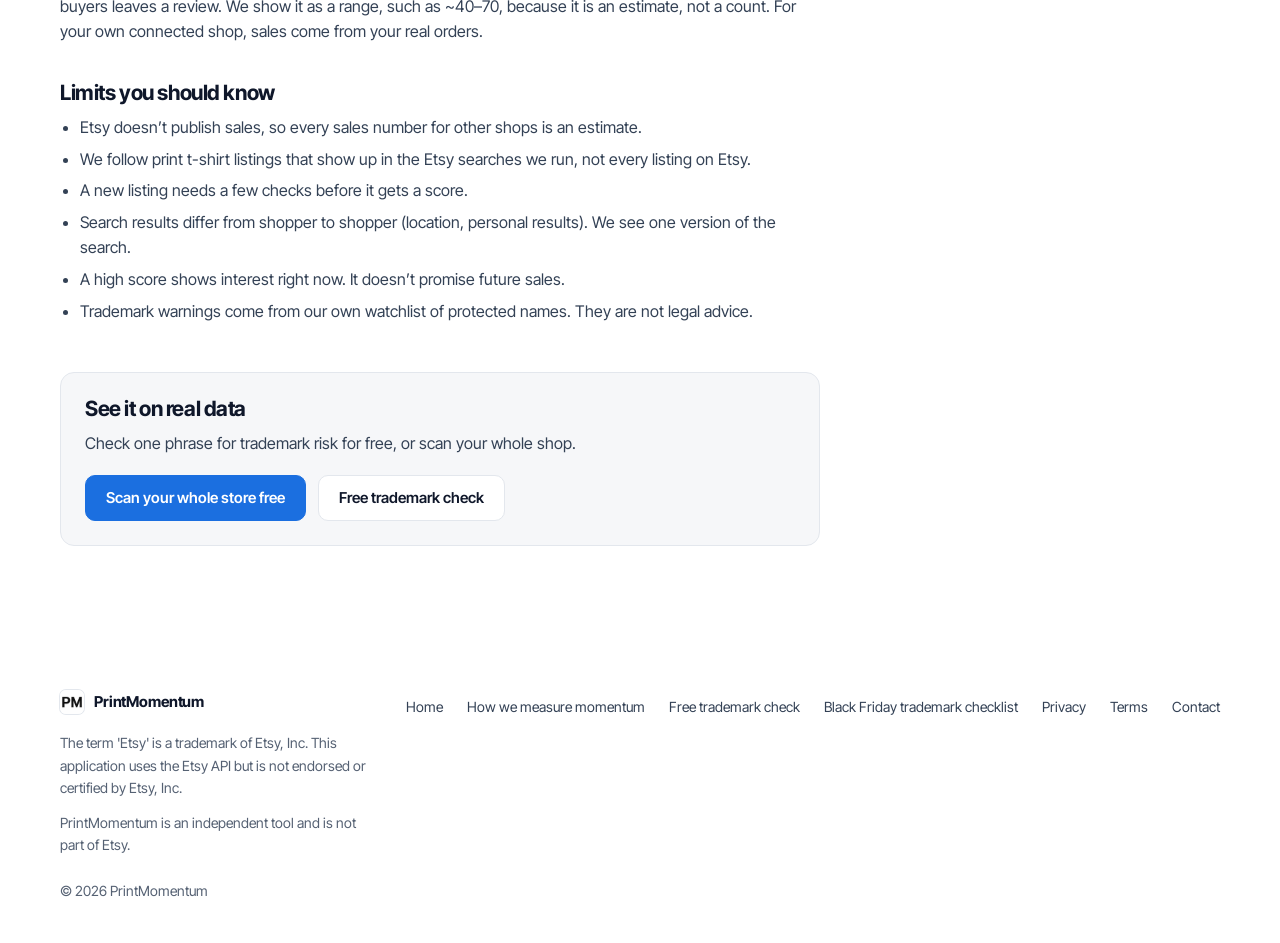
==== commit f20010ca: "Add Black Friday trademark checklist page (EN + TR) 25 names that are live US registrations covering" ====
--- a/how-we-measure/index.html
+++ b/how-we-measure/index.html
@@ -21,14 +21,14 @@
     <meta property="og:locale:alternate" content="tr_TR" />
     <meta property="og:title" content="How we measure momentum · PrintMomentum" data-i18n-attr="content:method.metaTitle" />
     <meta property="og:description" content="Which signals PrintMomentum uses for the speed score, what “Momentum Leader” and “Fast Mover” mean, and where the numbers stop being reliable." data-i18n-attr="content:method.metaDesc" />
-    <meta property="og:image" content="https://printmomentum.com/og-image.png" />
+    <meta property="og:image" content="https://printmomentum.com/og-image.png?v=2" />
     <link rel="icon" href="/favicon.ico" sizes="any" />
     <link rel="icon" href="/favicon-32.png" type="image/png" sizes="32x32" />
     <link rel="apple-touch-icon" href="/apple-touch-icon.png" />
     <link rel="preconnect" href="https://fonts.googleapis.com" />
     <link rel="preconnect" href="https://fonts.gstatic.com" crossorigin />
     <link href="https://fonts.googleapis.com/css2?family=Inter+Tight:wght@400;500;600;700&display=swap" rel="stylesheet" />
-    <link rel="stylesheet" href="/styles.css?v=20261007-ef" />
+    <link rel="stylesheet" href="/styles.css?v=20261111-bf" />
   </head>
   <body data-page="how-we-measure" data-static-lang>
     <a class="skip-link" href="#main" data-i18n="nav.skip">Skip to content</a>
@@ -136,6 +136,7 @@
           <a href="/" data-i18n="footer.home">Home</a>
           <a href="/how-we-measure/" data-i18n="nav.method">How we measure momentum</a>
           <a href="/trademark-check/" data-i18n="nav.phraseCheck">Free trademark check</a>
+          <a href="/black-friday-trademark-checklist/" data-i18n="nav.bfChecklist">Black Friday trademark checklist</a>
           <a href="/privacy.html" data-i18n="footer.privacy">Privacy</a>
           <a href="/terms.html" data-i18n="footer.terms">Terms</a>
           <a href="mailto:hello@printmomentum.com" data-i18n="footer.contact">Contact</a>
@@ -144,7 +145,7 @@
       </div>
     </footer>
 
-    <script src="/i18n.js?v=20261007-ef"></script>
+    <script src="/i18n.js?v=20261010-tg"></script>
     <script src="/script.js?v=20261007-ef"></script>
   </body>
 </html>
--- a/styles.css
+++ b/styles.css
@@ -1514,6 +1514,34 @@
   margin-top: 18px;
 }
 
+/* Telegram channel box (Turkish pages only) */
+
+.tg-section {
+  padding: clamp(48px, 7vw, 80px) 0;
+}
+
+.tg-cta {
+  max-width: 760px;
+  margin: 0 auto;
+}
+
+.tg-section-inline .tg-cta {
+  margin-top: 32px;
+}
+
+.info-cta .tg-cta-title {
+  margin: 0 0 8px;
+  font-size: 21px;
+}
+
+.tg-cta p {
+  color: var(--ink-2);
+}
+
+.tg-cta .hero-actions {
+  margin-top: 16px;
+}
+
 .phrase-form {
   margin-top: 28px;
 }
@@ -1592,6 +1620,11 @@
   margin: 0;
 }
 
+.phrase-match-type {
+  font-size: 13px;
+  color: var(--ink-2);
+}
+
 .phrase-matches mark {
   padding: 2px 8px;
   border-radius: 6px;
@@ -1615,3 +1648,48 @@
 .legal-page .label-defs + p {
   margin-top: 14px;
 }
+
+/* Black Friday trademark checklist (/black-friday-trademark-checklist/) */
+
+.tm-table {
+  width: 100%;
+  margin: 8px 0 6px;
+  border-collapse: collapse;
+  font-size: 15px;
+}
+
+.tm-table th,
+.tm-table td {
+  padding: 8px 10px;
+  border-bottom: 1px solid var(--hair);
+  text-align: left;
+  vertical-align: top;
+}
+
+.tm-table th {
+  color: var(--ink-2);
+  font-size: 13px;
+  font-weight: 600;
+}
+
+.tm-table td:first-child {
+  width: 45%;
+  font-weight: 600;
+}
+
+.tm-instead {
+  margin-bottom: 18px;
+  color: var(--ink-2);
+}
+
+.tm-source {
+  margin-top: 24px;
+  color: var(--ink-2);
+  font-size: 14px;
+}
+
+.legal-page ol.bf-steps {
+  margin: 8px 0 0;
+  padding-left: 22px;
+  list-style: decimal;
+}
